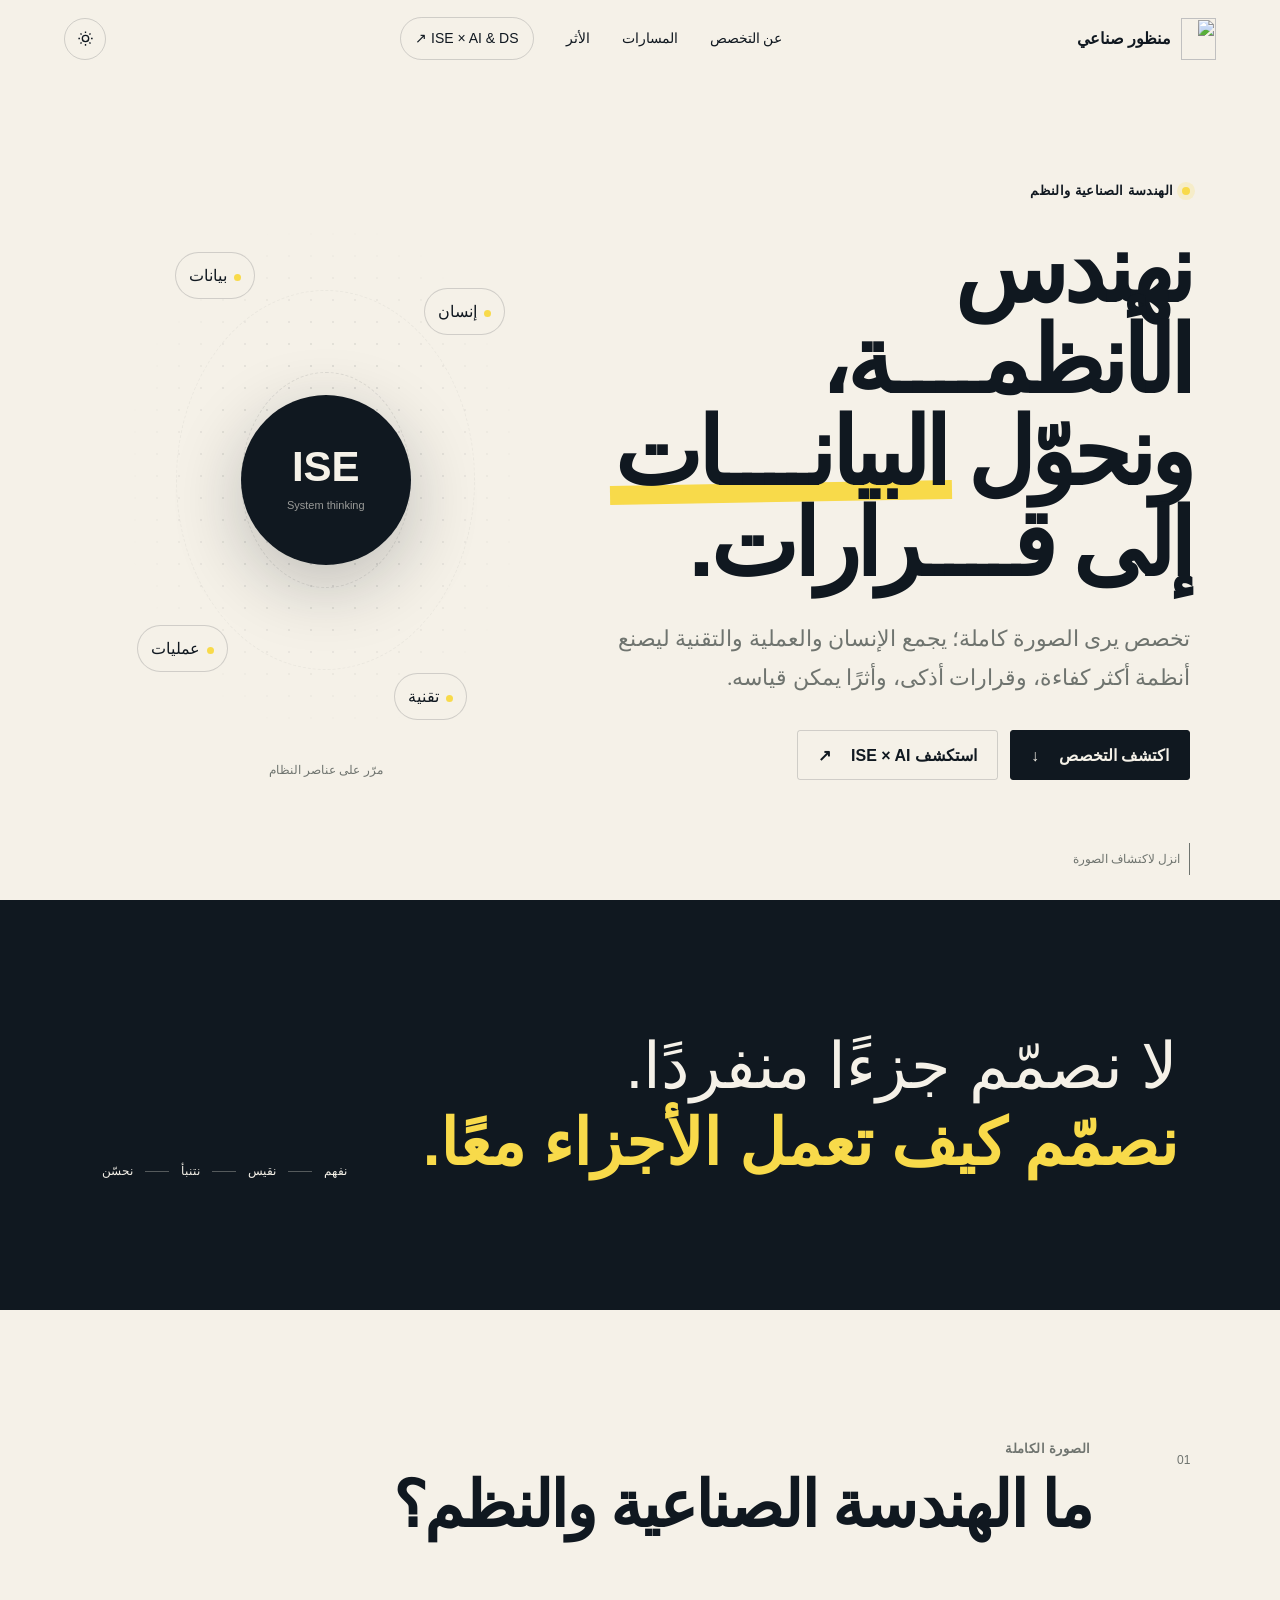
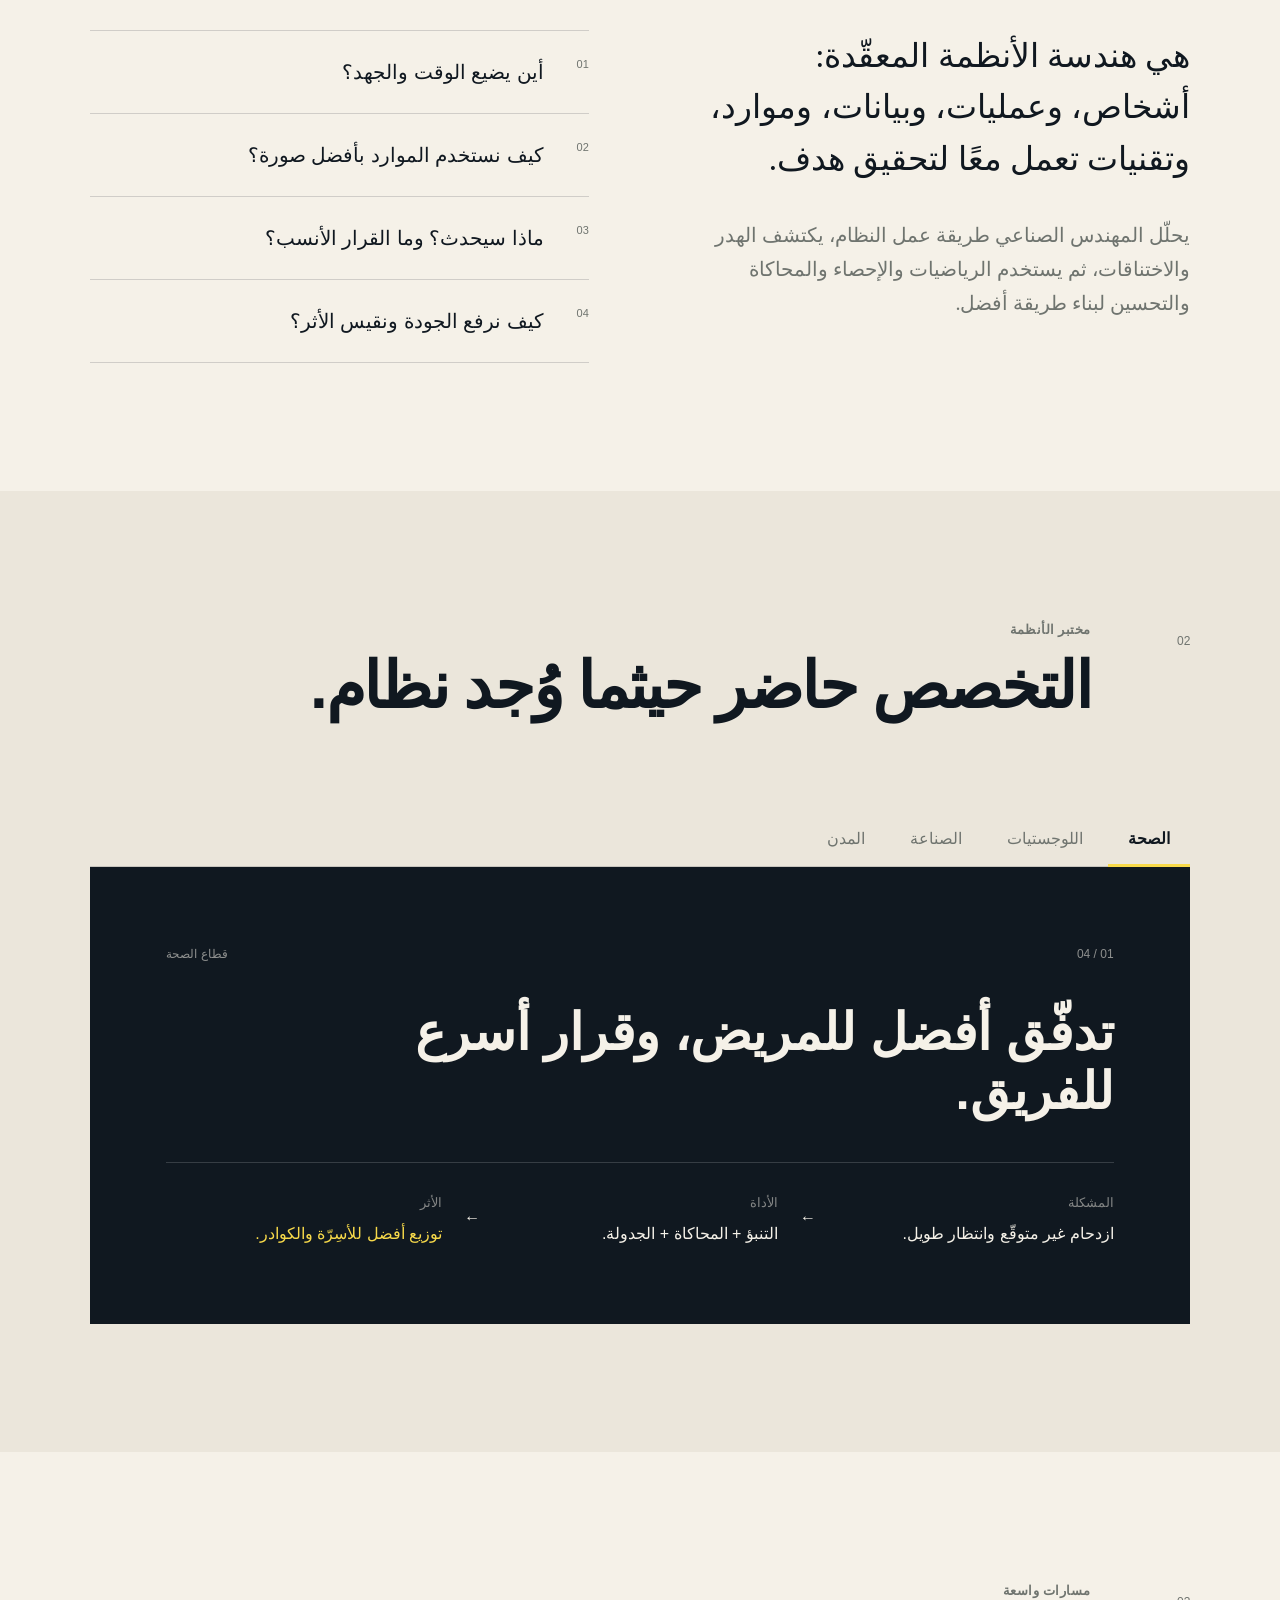
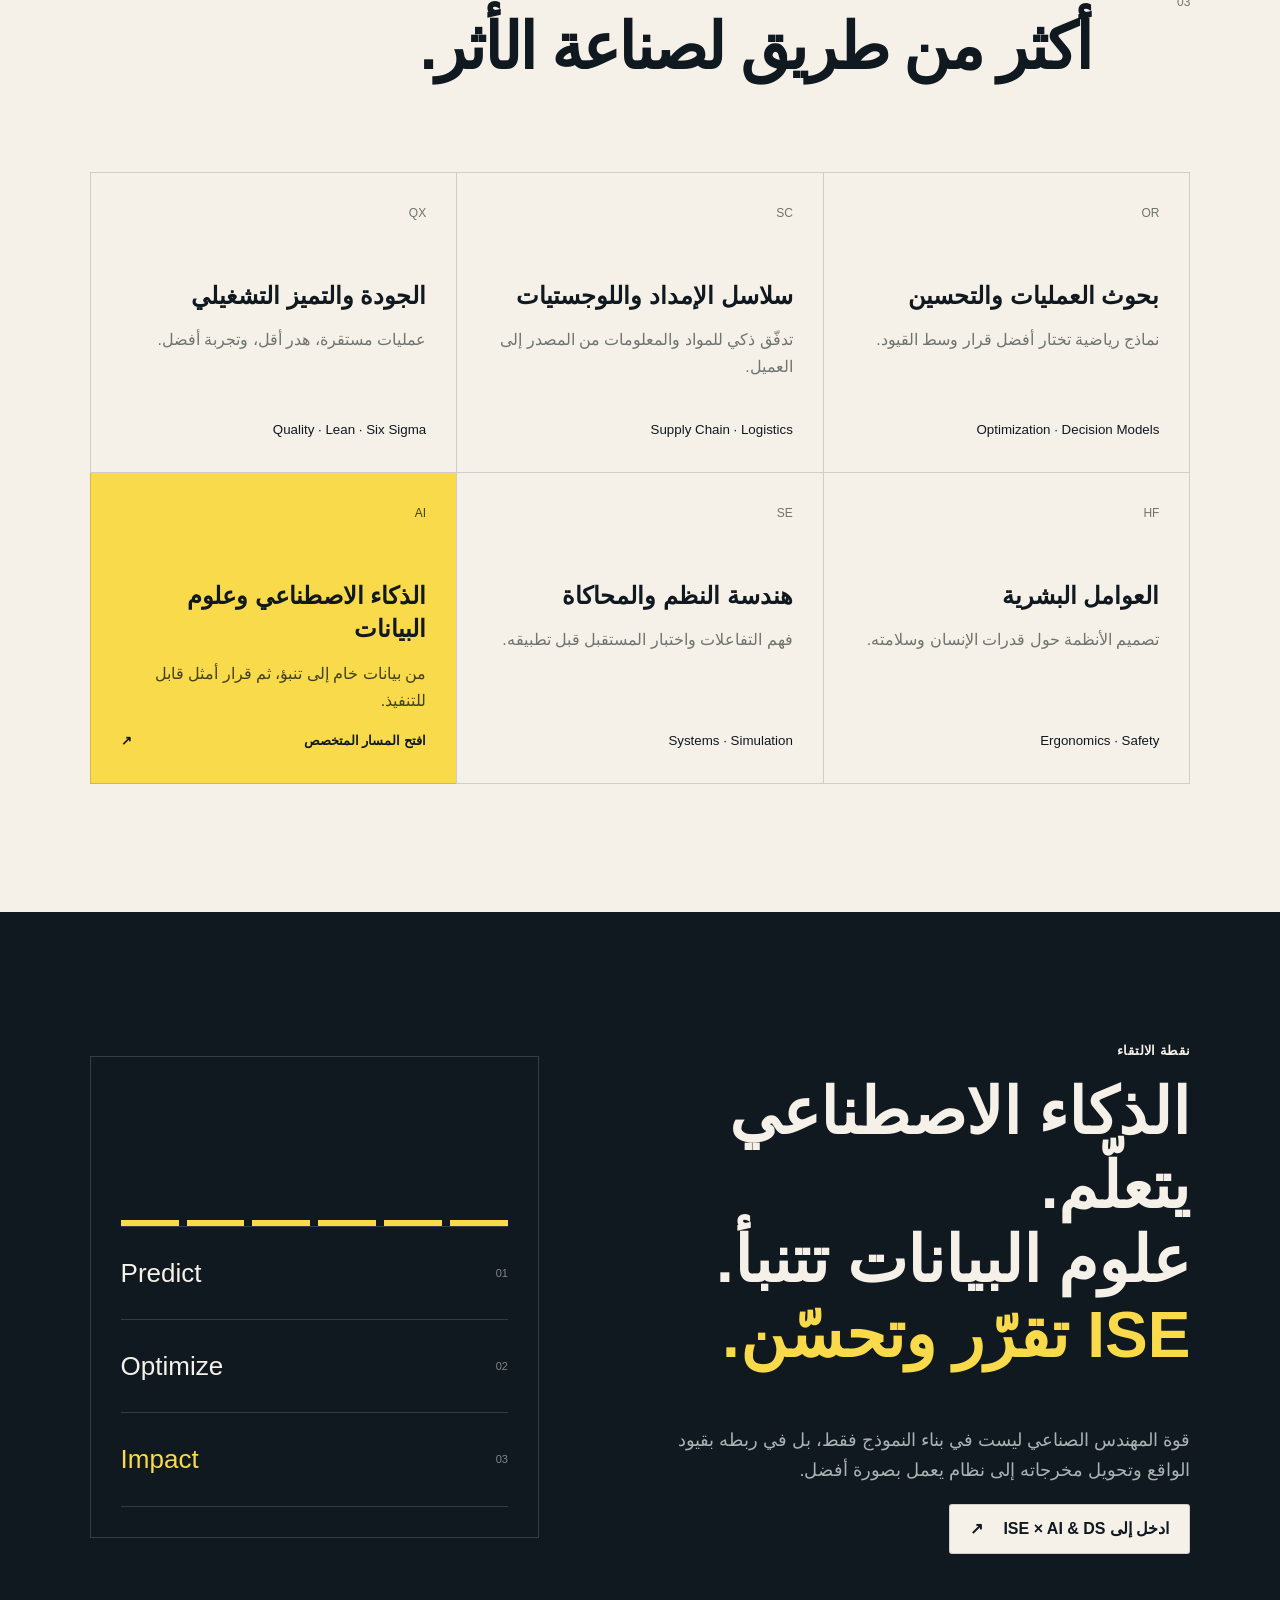
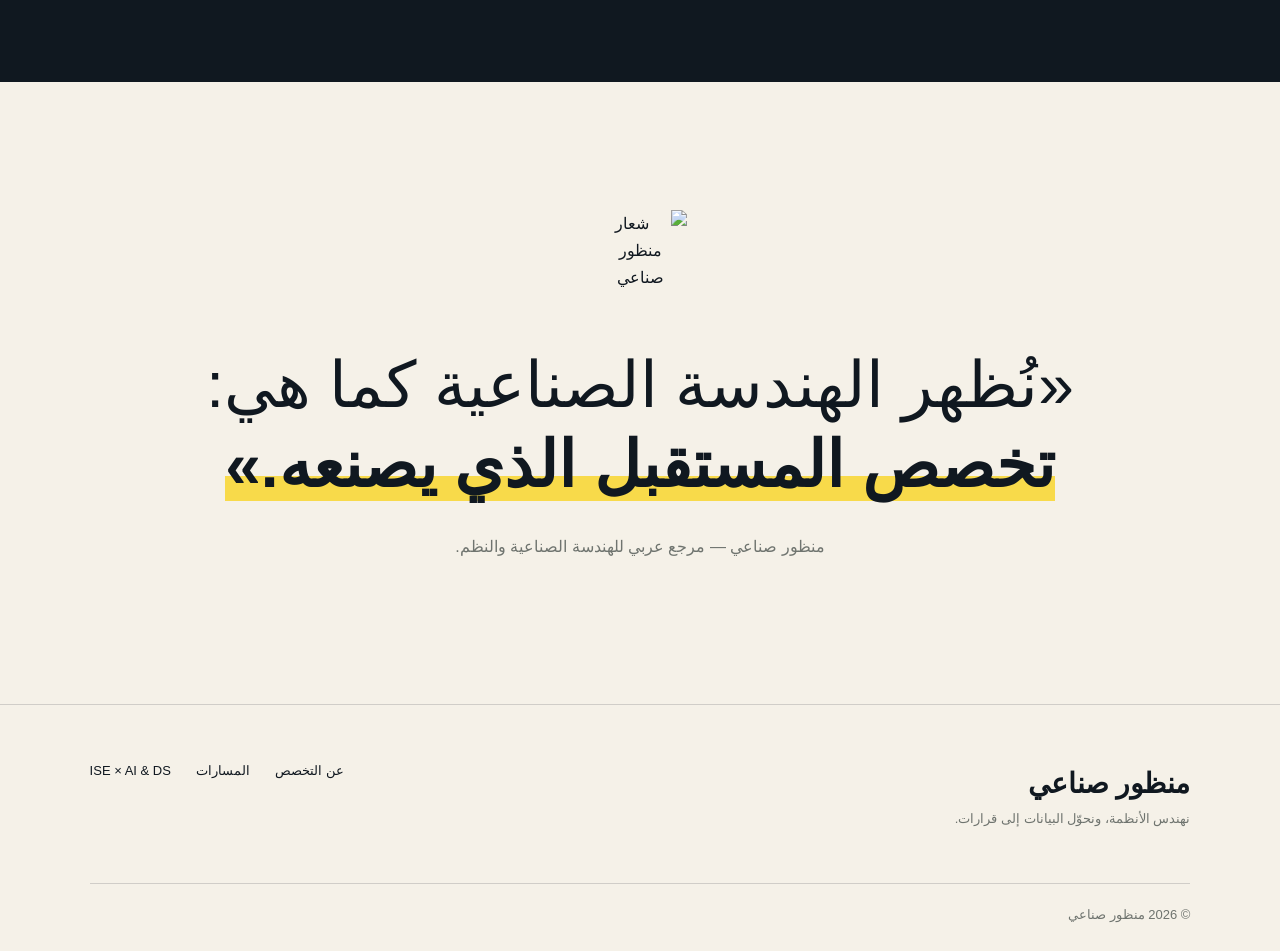
==== index.html @ ce57ec6a "Add files via upload Initial website launch" ====
<!doctype html>
<html lang="ar" dir="rtl">
<head>
  <meta charset="utf-8">
  <meta name="viewport" content="width=device-width, initial-scale=1">
  <meta name="description" content="منظور صناعي — مرجع عربي حديث للهندسة الصناعية والنظم وتقاطعها مع الذكاء الاصطناعي وعلوم البيانات.">
  <meta name="theme-color" content="#101820">
  <title>منظور صناعي | نهندس الأنظمة ونحوّل البيانات إلى قرارات</title>
  <link rel="icon" href="assets/manthoor-logo.svg" type="image/svg+xml">
  <link rel="stylesheet" href="styles.css">
</head>
<body data-page="home">
  <a class="skip-link" href="#main">تجاوز إلى المحتوى</a>
  <div class="reading-progress" aria-hidden="true"><span></span></div>

  <header class="site-header" data-header>
    <a class="brand" href="index.html" aria-label="منظور صناعي — الصفحة الرئيسية">
      <img src="assets/manthoor-logo.svg" alt="" width="40" height="46">
      <span>منظور صناعي</span>
    </a>
    <nav class="desktop-nav" aria-label="التنقل الرئيسي">
      <a href="#about">عن التخصص</a>
      <a href="#fields">المسارات</a>
      <a href="#impact">الأثر</a>
      <a class="nav-feature" href="ai-data.html">ISE × AI &amp; DS <span aria-hidden="true">↗</span></a>
    </nav>
    <div class="header-actions">
      <button class="icon-button" data-theme-toggle aria-label="تبديل المظهر" title="تبديل المظهر">
        <svg aria-hidden="true" viewBox="0 0 24 24"><path d="M12 3v2m0 14v2M3 12h2m14 0h2M5.64 5.64l1.42 1.42m9.88 9.88 1.42 1.42m0-12.72-1.42 1.42M7.06 16.94l-1.42 1.42M16 12a4 4 0 1 1-8 0 4 4 0 0 1 8 0Z"/></svg>
      </button>
      <button class="menu-button" data-menu-button aria-expanded="false" aria-controls="mobile-menu">
        <span></span><span></span><span></span><span class="sr-only">القائمة</span>
      </button>
    </div>
    <nav class="mobile-menu" id="mobile-menu" data-mobile-menu aria-label="التنقل للجوال">
      <a href="#about">عن التخصص</a><a href="#fields">المسارات</a><a href="#impact">الأثر</a>
      <a href="ai-data.html">ISE × AI &amp; Data Science</a>
    </nav>
  </header>

  <main id="main">
    <section class="hero section-grid">
      <div class="hero-copy reveal">
        <div class="eyebrow"><span class="eyebrow-dot"></span> الهندسة الصناعية والنظم</div>
        <h1>نهندس الأنظمــــة،<br>ونحوّل <span class="marker">البيانــــات</span><br>إلى قــــرارات.</h1>
        <p class="hero-lead">تخصص يرى الصورة كاملة؛ يجمع الإنسان والعملية والتقنية ليصنع أنظمة أكثر كفاءة، وقرارات أذكى، وأثرًا يمكن قياسه.</p>
        <div class="hero-actions">
          <a class="button primary" href="#about">اكتشف التخصص <span aria-hidden="true">↓</span></a>
          <a class="button ghost" href="ai-data.html">استكشف ISE × AI <span aria-hidden="true">↗</span></a>
        </div>
      </div>

      <div class="system-orbit reveal" aria-label="تصور تفاعلي لعناصر النظام">
        <div class="orbit-grid" aria-hidden="true"></div>
        <div class="core-node"><span>ISE</span><small>System thinking</small></div>
        <button class="orbit-node node-data" data-orbit="البيانات تكشف النمط" aria-label="البيانات"><i></i>بيانات</button>
        <button class="orbit-node node-human" data-orbit="الإنسان محور التصميم" aria-label="الإنسان"><i></i>إنسان</button>
        <button class="orbit-node node-process" data-orbit="العملية مجال التحسين" aria-label="العمليات"><i></i>عمليات</button>
        <button class="orbit-node node-tech" data-orbit="التقنية تمكّن القرار" aria-label="التقنية"><i></i>تقنية</button>
        <div class="orbit-message" data-orbit-message>مرّر على عناصر النظام</div>
      </div>

      <div class="scroll-cue" aria-hidden="true"><span></span> انزل لاكتشاف الصورة</div>
    </section>

    <section class="statement dark-band" aria-label="تعريف مختصر">
      <p class="reveal">لا نصمّم جزءًا منفردًا.<br><strong>نصمّم كيف تعمل الأجزاء معًا.</strong></p>
      <div class="statement-tags reveal" aria-hidden="true"><span>نفهم</span><i></i><span>نقيس</span><i></i><span>نتنبأ</span><i></i><span>نحسّن</span></div>
    </section>

    <section class="content-section" id="about">
      <div class="section-heading reveal">
        <span class="section-index">01</span>
        <div><p class="kicker">الصورة الكاملة</p><h2>ما الهندسة الصناعية والنظم؟</h2></div>
      </div>
      <div class="about-layout">
        <div class="about-intro reveal">
          <p class="large-copy">هي هندسة الأنظمة المعقّدة: أشخاص، وعمليات، وبيانات، وموارد، وتقنيات تعمل معًا لتحقيق هدف.</p>
          <p>يحلّل المهندس الصناعي طريقة عمل النظام، يكتشف الهدر والاختناقات، ثم يستخدم الرياضيات والإحصاء والمحاكاة والتحسين لبناء طريقة أفضل.</p>
        </div>
        <div class="question-stack reveal">
          <article><span>01</span><p>أين يضيع الوقت والجهد؟</p></article>
          <article><span>02</span><p>كيف نستخدم الموارد بأفضل صورة؟</p></article>
          <article><span>03</span><p>ماذا سيحدث؟ وما القرار الأنسب؟</p></article>
          <article><span>04</span><p>كيف نرفع الجودة ونقيس الأثر؟</p></article>
        </div>
      </div>
    </section>

    <section class="content-section systems-lab" id="impact">
      <div class="section-heading reveal">
        <span class="section-index">02</span>
        <div><p class="kicker">مختبر الأنظمة</p><h2>التخصص حاضر حيثما وُجد نظام.</h2></div>
      </div>
      <div class="lab-layout reveal" data-lab>
        <div class="lab-tabs" role="tablist" aria-label="اختر قطاعًا">
          <button role="tab" aria-selected="true" data-sector="health">الصحة</button>
          <button role="tab" aria-selected="false" data-sector="logistics">اللوجستيات</button>
          <button role="tab" aria-selected="false" data-sector="industry">الصناعة</button>
          <button role="tab" aria-selected="false" data-sector="cities">المدن</button>
        </div>
        <div class="lab-panel" aria-live="polite">
          <div class="lab-meta"><span data-lab-number>01 / 04</span><span data-lab-sector>قطاع الصحة</span></div>
          <h3 data-lab-title>تدفّق أفضل للمريض، وقرار أسرع للفريق.</h3>
          <div class="decision-flow">
            <div><small>المشكلة</small><p data-lab-problem>ازدحام غير متوقّع وانتظار طويل.</p></div>
            <span aria-hidden="true">←</span>
            <div><small>الأداة</small><p data-lab-tool>التنبؤ + المحاكاة + الجدولة.</p></div>
            <span aria-hidden="true">←</span>
            <div class="result"><small>الأثر</small><p data-lab-impact>توزيع أفضل للأسِرّة والكوادر.</p></div>
          </div>
        </div>
      </div>
    </section>

    <section class="content-section" id="fields">
      <div class="section-heading reveal">
        <span class="section-index">03</span>
        <div><p class="kicker">مسارات واسعة</p><h2>أكثر من طريق لصناعة الأثر.</h2></div>
      </div>
      <div class="fields-grid">
        <article class="field-card reveal"><span>OR</span><h3>بحوث العمليات والتحسين</h3><p>نماذج رياضية تختار أفضل قرار وسط القيود.</p><small>Optimization · Decision Models</small></article>
        <article class="field-card reveal"><span>SC</span><h3>سلاسل الإمداد واللوجستيات</h3><p>تدفّق ذكي للمواد والمعلومات من المصدر إلى العميل.</p><small>Supply Chain · Logistics</small></article>
        <article class="field-card reveal"><span>QX</span><h3>الجودة والتميز التشغيلي</h3><p>عمليات مستقرة، هدر أقل، وتجربة أفضل.</p><small>Quality · Lean · Six Sigma</small></article>
        <article class="field-card reveal"><span>HF</span><h3>العوامل البشرية</h3><p>تصميم الأنظمة حول قدرات الإنسان وسلامته.</p><small>Ergonomics · Safety</small></article>
        <article class="field-card reveal"><span>SE</span><h3>هندسة النظم والمحاكاة</h3><p>فهم التفاعلات واختبار المستقبل قبل تطبيقه.</p><small>Systems · Simulation</small></article>
        <a class="field-card feature reveal" href="ai-data.html"><span>AI</span><h3>الذكاء الاصطناعي وعلوم البيانات</h3><p>من بيانات خام إلى تنبؤ، ثم قرار أمثل قابل للتنفيذ.</p><small>افتح المسار المتخصص <b aria-hidden="true">↗</b></small></a>
      </div>
    </section>

    <section class="bridge-section">
      <div class="bridge-copy reveal">
        <p class="kicker">نقطة الالتقاء</p>
        <h2>الذكاء الاصطناعي يتعلّم.<br>علوم البيانات تتنبأ.<br><span>ISE تقرّر وتحسّن.</span></h2>
        <p>قوة المهندس الصناعي ليست في بناء النموذج فقط، بل في ربطه بقيود الواقع وتحويل مخرجاته إلى نظام يعمل بصورة أفضل.</p>
        <a class="button light" href="ai-data.html">ادخل إلى ISE × AI &amp; DS <span aria-hidden="true">↗</span></a>
      </div>
      <div class="bridge-visual reveal" aria-hidden="true">
        <div class="data-stream"><i></i><i></i><i></i><i></i><i></i><i></i></div>
        <div class="bridge-stage"><span>01</span><p>Predict</p></div>
        <div class="bridge-stage"><span>02</span><p>Optimize</p></div>
        <div class="bridge-stage active"><span>03</span><p>Impact</p></div>
      </div>
    </section>

    <section class="closing-quote content-section reveal">
      <img src="assets/manthoor-logo.svg" alt="شعار منظور صناعي" width="88" height="98">
      <blockquote>«نُظهر الهندسة الصناعية كما هي:<br><strong>تخصص المستقبل الذي يصنعه.»</strong></blockquote>
      <p>منظور صناعي — مرجع عربي للهندسة الصناعية والنظم.</p>
    </section>
  </main>

  <footer class="site-footer">
    <div><a class="footer-brand" href="index.html">منظور صناعي</a><p>نهندس الأنظمة، ونحوّل البيانات إلى قرارات.</p></div>
    <div class="footer-links"><a href="#about">عن التخصص</a><a href="#fields">المسارات</a><a href="ai-data.html">ISE × AI &amp; DS</a></div>
    <p class="copyright">© <span data-year></span> منظور صناعي</p>
  </footer>
  <script src="app.js" defer></script>
</body>
</html>
---- styles.css ----
@font-face{font-family:"Thmanyah Sans";src:local("thmanyah sans"),url("assets/fonts/thmanyahsans-Regular.woff2") format("woff2");font-weight:400;font-style:normal;font-display:swap}
@font-face{font-family:"Thmanyah Sans";src:local("thmanyah sans Medium"),url("assets/fonts/thmanyahsans-Medium.woff2") format("woff2");font-weight:500;font-style:normal;font-display:swap}
@font-face{font-family:"Thmanyah Sans";src:local("thmanyah sans Bold"),url("assets/fonts/thmanyahsans-Bold.woff2") format("woff2");font-weight:700;font-style:normal;font-display:swap}
@font-face{font-family:"Thmanyah Display";src:local("thmanyah serif display Bold"),url("assets/fonts/thmanyahserifdisplay-Bold.woff2") format("woff2");font-weight:700;font-style:normal;font-display:swap}
@font-face{font-family:"Thmanyah Text";src:local("thmanyah serif text"),url("assets/fonts/thmanyahseriftext-Regular.woff2") format("woff2");font-weight:400;font-style:normal;font-display:swap}
:root{--ink:#101820;--ink-2:#1d2832;--paper:#f5f1e8;--paper-2:#ebe6db;--yellow:#f8da4a;--orange:#eda443;--muted:#6f746f;--line:rgba(16,24,32,.16);--white:#fffdf7;--display:"Thmanyah Display","Noto Kufi Arabic","Tahoma",sans-serif;--text:"Thmanyah Text","Noto Naskh Arabic","Tahoma",serif;--sans:"Thmanyah Sans","Noto Sans Arabic","Tahoma",sans-serif;--ease:cubic-bezier(.22,1,.36,1)}
[data-theme="dark"]{--paper:#111a22;--paper-2:#17232c;--ink:#f8f4ea;--ink-2:#e9e4d9;--muted:#aeb6b7;--line:rgba(255,255,255,.15);--white:#0e161d}
*{box-sizing:border-box}html{scroll-behavior:smooth;scroll-padding-top:90px}body{margin:0;background:var(--paper);color:var(--ink);font-family:var(--sans);line-height:1.7;overflow-x:hidden}body.menu-open{overflow:hidden}a{color:inherit;text-decoration:none}button{font:inherit}img{max-width:100%}::selection{background:var(--yellow);color:#101820}.sr-only{position:absolute;width:1px;height:1px;padding:0;margin:-1px;overflow:hidden;clip:rect(0,0,0,0);white-space:nowrap;border:0}.skip-link{position:fixed;top:10px;right:10px;z-index:200;padding:10px 16px;background:var(--yellow);color:#101820;transform:translateY(-150%)}.skip-link:focus{transform:none}.reading-progress{position:fixed;top:0;left:0;right:0;height:3px;z-index:120}.reading-progress span{display:block;width:0;height:100%;background:var(--yellow)}
.site-header{height:78px;padding:0 clamp(20px,5vw,76px);display:flex;align-items:center;justify-content:space-between;position:fixed;inset:0 0 auto;z-index:100;border-bottom:1px solid transparent;transition:.35s var(--ease)}.site-header.scrolled{height:68px;background:color-mix(in srgb,var(--paper) 90%,transparent);border-color:var(--line);backdrop-filter:blur(16px)}.brand{display:flex;align-items:center;gap:10px;font-weight:700}.brand img{width:35px;height:42px;object-fit:contain}.desktop-nav{display:flex;align-items:center;gap:32px;font-size:14px}.desktop-nav a{position:relative}.desktop-nav a:not(.nav-feature):after{content:"";position:absolute;height:2px;background:var(--yellow);left:0;right:100%;bottom:-7px;transition:.3s var(--ease)}.desktop-nav a:hover:after{right:0}.nav-feature{padding:9px 14px;border:1px solid var(--line);border-radius:99px}.nav-feature:hover,.nav-feature.active{background:var(--ink);color:var(--paper)}.header-actions{display:flex;align-items:center;gap:9px}.icon-button,.menu-button{width:42px;height:42px;border:1px solid var(--line);border-radius:50%;background:transparent;color:var(--ink);display:grid;place-items:center;cursor:pointer}.icon-button svg{width:19px;fill:none;stroke:currentColor;stroke-width:1.7}.menu-button{display:none;align-content:center;gap:5px}.menu-button span{width:18px;height:1.5px;background:currentColor;display:block;transition:.3s}.mobile-menu{display:none}
.section-grid{padding-inline:clamp(20px,7vw,110px)}.hero{min-height:100svh;padding-top:120px;padding-bottom:60px;display:grid;grid-template-columns:1.1fr .9fr;align-items:center;gap:4vw;position:relative}.hero-copy{max-width:720px}.eyebrow,.kicker{font-size:13px;font-weight:600;letter-spacing:.03em}.eyebrow{display:flex;align-items:center;gap:9px;margin-bottom:22px}.eyebrow-dot{width:8px;height:8px;background:var(--yellow);border-radius:50%;box-shadow:0 0 0 5px color-mix(in srgb,var(--yellow) 20%,transparent)}h1,h2,h3,p{margin-top:0}.hero h1,.ai-hero h1{font-family:var(--display);font-feature-settings:"salt" 1;font-size:clamp(55px,7.3vw,112px);font-weight:700;line-height:.98;letter-spacing:-.05em;margin:0 0 30px}.marker{position:relative;z-index:0}.marker:after{content:"";position:absolute;z-index:-1;inset:auto -2% 3% -1%;height:18%;background:var(--yellow);transform:rotate(-1deg)}.hero-lead{max-width:600px;color:var(--muted);font-size:clamp(17px,1.6vw,22px)}.hero-actions{display:flex;flex-wrap:wrap;gap:12px;margin-top:32px}.button{min-height:50px;padding:0 20px;border:1px solid var(--line);border-radius:3px;display:inline-flex;align-items:center;justify-content:center;gap:20px;font-weight:600;transition:.3s var(--ease)}.button:hover{transform:translateY(-3px)}.button.primary{background:var(--ink);color:var(--paper);border-color:var(--ink)}.button.primary:hover{background:var(--yellow);border-color:var(--yellow);color:#101820}.button.ghost:hover{border-color:var(--ink)}.button.light{background:var(--paper);color:var(--ink)}.scroll-cue{position:absolute;bottom:25px;right:clamp(20px,7vw,110px);font-size:12px;color:var(--muted);display:flex;align-items:center;gap:9px}.scroll-cue span{height:32px;width:1px;background:currentColor;animation:cue 1.8s infinite}@keyframes cue{50%{transform:scaleY(.45);transform-origin:bottom}}
.system-orbit{height:min(600px,68vw);max-height:600px;min-height:430px;position:relative;display:grid;place-items:center}.orbit-grid{position:absolute;inset:7%;border:1px solid var(--line);border-radius:50%;background:radial-gradient(circle,var(--line) 1px,transparent 1px);background-size:22px 22px;mask-image:radial-gradient(#000,transparent 71%)}.orbit-grid:before,.orbit-grid:after{content:"";position:absolute;border:1px dashed var(--line);border-radius:50%;inset:13%}.orbit-grid:after{inset:29%}.core-node{width:170px;height:170px;background:var(--ink);color:var(--paper);border-radius:50%;display:flex;align-items:center;justify-content:center;flex-direction:column;position:relative;z-index:2;box-shadow:0 20px 70px rgba(16,24,32,.24)}.core-node span{font-size:42px;font-weight:700;line-height:1}.core-node small{font-size:11px;opacity:.6;margin-top:8px}.orbit-node{position:absolute;border:1px solid var(--line);background:var(--paper);color:var(--ink);padding:9px 13px;border-radius:99px;cursor:pointer;transition:.3s var(--ease);z-index:3}.orbit-node i{display:inline-block;width:7px;height:7px;border-radius:50%;background:var(--yellow);margin-left:7px}.orbit-node:hover,.orbit-node:focus{background:var(--yellow);color:#101820;transform:scale(1.08)}.node-data{top:12%;left:18%}.node-human{top:18%;right:12%}.node-process{bottom:18%;left:10%}.node-tech{bottom:10%;right:20%}.orbit-message{position:absolute;bottom:0;color:var(--muted);font-size:12px}
.dark-band{background:#101820;color:#f5f1e8}.statement{padding:clamp(70px,10vw,150px) clamp(20px,8vw,130px);display:flex;justify-content:space-between;align-items:end;gap:60px}.statement>p{font-family:var(--display);font-feature-settings:"salt" 1;font-size:clamp(35px,5vw,78px);line-height:1.2;margin:0}.statement strong{color:var(--yellow);font-weight:700}.statement-tags{display:flex;align-items:center;gap:12px;white-space:nowrap}.statement-tags span{font-size:12px}.statement-tags i{width:24px;height:1px;background:#f5f1e8;opacity:.3}
.content-section{padding:clamp(80px,10vw,150px) clamp(20px,7vw,110px)}.section-heading{display:grid;grid-template-columns:90px 1fr;gap:10px;margin-bottom:clamp(50px,7vw,95px)}.section-index{font-size:12px;padding-top:12px;color:var(--muted)}.section-heading .kicker{color:var(--muted);margin-bottom:10px}.section-heading h2{font-family:var(--display);font-feature-settings:"salt" 1;font-size:clamp(38px,5vw,72px);line-height:1.1;letter-spacing:-.035em;margin:0}.about-layout{display:grid;grid-template-columns:1fr 1fr;gap:8vw}.about-intro{max-width:650px}.about-intro .large-copy{font-size:clamp(24px,2.5vw,38px);line-height:1.45;color:var(--ink)}.about-intro p:not(.large-copy){color:var(--muted);font-size:18px}.question-stack{border-top:1px solid var(--line)}.question-stack article{display:grid;grid-template-columns:45px 1fr;border-bottom:1px solid var(--line);padding:24px 0;transition:.3s}.question-stack article:hover{padding-right:12px;background:linear-gradient(90deg,transparent,color-mix(in srgb,var(--yellow) 12%,transparent))}.question-stack span{font-size:11px;color:var(--muted)}.question-stack p{margin:0;font-size:20px}
.systems-lab{background:var(--paper-2)}.lab-tabs{display:flex;border-bottom:1px solid var(--line);gap:5px}.lab-tabs button,.filter-row button{border:0;background:none;color:var(--muted);padding:14px 20px;cursor:pointer;position:relative}.lab-tabs button:after{content:"";position:absolute;bottom:-1px;right:0;left:0;height:3px;background:transparent}.lab-tabs button[aria-selected="true"]{color:var(--ink);font-weight:700}.lab-tabs button[aria-selected="true"]:after{background:var(--yellow)}.lab-panel{background:var(--ink);color:var(--paper);padding:clamp(30px,6vw,80px);min-height:390px;display:flex;flex-direction:column;justify-content:space-between}.lab-meta{display:flex;justify-content:space-between;font-size:12px;opacity:.55}.lab-panel h3{font-family:var(--display);font-size:clamp(34px,4vw,62px);line-height:1.15;max-width:850px;margin:40px 0}.decision-flow{display:grid;grid-template-columns:1fr auto 1fr auto 1fr;gap:22px;align-items:center;border-top:1px solid rgba(255,255,255,.16);padding-top:25px}.decision-flow small{opacity:.5}.decision-flow p{margin:5px 0 0}.decision-flow .result p{color:var(--yellow)}
.fields-grid{display:grid;grid-template-columns:repeat(3,1fr);border-top:1px solid var(--line);border-right:1px solid var(--line)}.field-card{min-height:300px;padding:30px;border-left:1px solid var(--line);border-bottom:1px solid var(--line);display:flex;flex-direction:column;transition:.35s var(--ease)}.field-card>span{font-size:12px;color:var(--muted)}.field-card h3{font-size:24px;line-height:1.4;margin:55px 0 14px}.field-card p{color:var(--muted)}.field-card small{margin-top:auto}.field-card:hover{background:var(--white);transform:translateY(-5px);box-shadow:0 20px 50px rgba(16,24,32,.08)}.field-card.feature{background:var(--yellow);color:#101820}.field-card.feature p,.field-card.feature>span{color:#414120}.field-card.feature small{display:flex;justify-content:space-between;font-weight:700}
.bridge-section{background:var(--ink);color:var(--paper);padding:clamp(80px,10vw,150px) clamp(20px,7vw,110px);display:grid;grid-template-columns:1.1fr .9fr;gap:8vw;align-items:center}.bridge-copy h2{font-family:var(--display);font-size:clamp(38px,5vw,74px);line-height:1.16}.bridge-copy h2 span{color:var(--yellow)}.bridge-copy>p:not(.kicker){max-width:650px;color:#abb2b3;font-size:18px}.bridge-visual{border:1px solid rgba(255,255,255,.16);padding:30px;position:relative}.bridge-stage{display:flex;justify-content:space-between;align-items:center;border-bottom:1px solid rgba(255,255,255,.15);padding:24px 0}.bridge-stage p{font-size:26px;margin:0}.bridge-stage span{font-size:11px;opacity:.5}.bridge-stage.active p{color:var(--yellow)}.data-stream{height:140px;display:flex;align-items:end;gap:8px;border-bottom:1px solid rgba(255,255,255,.16)}.data-stream i{height:6px;flex:1;background:var(--yellow);animation:stream 2.3s var(--ease) infinite}.data-stream i:nth-child(2){animation-delay:.15s}.data-stream i:nth-child(3){animation-delay:.3s}.data-stream i:nth-child(4){animation-delay:.45s}.data-stream i:nth-child(5){animation-delay:.6s}.data-stream i:nth-child(6){animation-delay:.75s}@keyframes stream{0%,100%{height:6px;opacity:.3}50%{height:70%;opacity:1}}
.closing-quote{text-align:center;display:flex;flex-direction:column;align-items:center}.closing-quote img{height:105px;width:auto;margin-bottom:30px}.closing-quote blockquote{font-family:var(--display);font-feature-settings:"salt" 1;font-size:clamp(35px,5vw,72px);line-height:1.25;margin:0}.closing-quote blockquote strong{background:linear-gradient(transparent 65%,var(--yellow) 0)}.closing-quote>p{color:var(--muted);margin-top:28px}.site-footer{padding:55px clamp(20px,7vw,110px) 25px;border-top:1px solid var(--line);display:grid;grid-template-columns:1fr auto;gap:40px}.footer-brand{font-family:var(--display);font-size:28px;font-weight:700}.site-footer p{color:var(--muted);font-size:13px}.footer-links{display:flex;gap:25px;font-size:13px}.copyright{grid-column:1/-1;border-top:1px solid var(--line);padding-top:20px;margin:0}
/* AI page */
.ai-hero{min-height:100svh;padding:130px clamp(20px,7vw,110px) 70px;display:grid;grid-template-columns:1.05fr .95fr;gap:7vw;align-items:center}.back-link{font-size:12px;color:var(--muted);display:inline-flex;gap:8px;margin-bottom:30px}.ai-hero h1{direction:ltr;text-align:right;font-family:var(--sans);font-size:clamp(60px,8vw,128px);letter-spacing:-.07em}.ai-hero h1 span{color:var(--orange)}.ai-hero-copy>p{max-width:650px;font-size:20px;color:var(--muted)}.ai-console{direction:ltr;background:#0b1117;color:#d9e1e5;border:1px solid #28343e;border-radius:6px;box-shadow:0 35px 90px rgba(10,18,24,.28);overflow:hidden}.console-top{height:50px;border-bottom:1px solid #27323b;display:flex;align-items:center;gap:7px;padding:0 18px}.console-top>span{width:8px;height:8px;border-radius:50%;background:#48545e}.console-top span:first-child{background:var(--yellow)}.console-top small{margin-left:auto;color:#788690}.console-body{padding:30px;font:14px/2.5 ui-monospace,SFMono-Regular,monospace}.console-body p{margin:0;color:#82909a}.console-body b{color:#46545f;margin-right:20px}.console-body span{color:#f1c95c}.console-body .console-active{color:#dfe7e9;background:#121d25;margin-inline:-12px;padding-inline:12px}.console-active i{display:inline-block;width:7px;height:16px;background:var(--yellow);vertical-align:middle;margin-left:5px;animation:blink 1s steps(1) infinite}@keyframes blink{50%{opacity:0}}.console-chart{height:155px;padding:15px 30px 30px;display:flex;align-items:end;gap:8px;border-top:1px solid #27323b}.console-chart i{flex:1;height:var(--h);background:linear-gradient(var(--yellow),#957b21);transform-origin:bottom;animation:bars 1s var(--ease) both}@keyframes bars{from{transform:scaleY(0)}}
.ai-thesis{padding:clamp(80px,10vw,150px) clamp(20px,7vw,110px)}.ai-thesis>div:first-child{display:flex;justify-content:space-between;gap:50px;align-items:start;margin-bottom:70px}.ai-thesis h2{font-family:var(--display);font-size:clamp(36px,4.5vw,67px);line-height:1.2;margin:0}.ai-thesis h2 span{color:var(--yellow)}.thesis-cards{display:grid;grid-template-columns:repeat(3,1fr);border:1px solid rgba(255,255,255,.17)}.thesis-cards article{padding:35px;min-height:300px;border-left:1px solid rgba(255,255,255,.17)}.thesis-cards article:last-child{border:0}.thesis-cards strong{font-size:50px;opacity:.3}.thesis-cards h3{font-size:25px;margin-top:55px}.thesis-cards p{color:#aab2b3}.thesis-cards .active{background:var(--yellow);color:#101820}.thesis-cards .active strong{opacity:1}.thesis-cards .active p{color:#3d422f}
.cycle-layout{display:grid;grid-template-columns:.8fr 1.2fr;border:1px solid var(--line)}.cycle-tabs{display:flex;flex-direction:column}.cycle-tabs button{flex:1;min-height:75px;border:0;border-bottom:1px solid var(--line);background:transparent;color:var(--muted);display:grid;grid-template-columns:40px 1fr;text-align:right;align-items:center;padding:12px 22px;cursor:pointer}.cycle-tabs button:last-child{border:0}.cycle-tabs button b{font-size:11px}.cycle-tabs button[aria-selected="true"]{background:var(--ink);color:var(--paper)}.cycle-panel{background:var(--paper-2);padding:clamp(35px,6vw,80px);min-height:470px;display:flex;flex-direction:column;justify-content:center}.cycle-panel>span{font:11px ui-monospace,monospace;color:var(--muted)}.cycle-panel h3{font-family:var(--display);font-size:clamp(34px,4vw,60px);line-height:1.2;margin:35px 0 20px}.cycle-panel>p{font-size:18px;color:var(--muted);max-width:630px}.cycle-meter{height:4px;background:var(--line);margin-top:55px;position:relative}.cycle-meter i{display:block;width:20%;height:100%;background:var(--yellow);transition:.45s var(--ease)}.cycle-meter small{position:absolute;top:12px;left:0;color:var(--muted)}
.filter-row{display:flex;flex-wrap:wrap;gap:7px;margin-bottom:35px}.filter-row button{border:1px solid var(--line);border-radius:99px;padding:8px 17px}.filter-row button.active{background:var(--ink);color:var(--paper)}.project-grid{display:grid;grid-template-columns:repeat(3,1fr);gap:12px}.project-card{background:var(--paper-2);padding:28px;min-height:330px;display:flex;flex-direction:column;transition:.35s var(--ease)}.project-card[hidden]{display:none}.project-card:hover{transform:translateY(-5px)}.project-card>div{display:flex;justify-content:space-between;color:var(--muted);font-size:11px}.project-card h3{font-size:25px;line-height:1.35;margin:50px 0 13px}.project-card p{color:var(--muted);font-size:14px}.project-card ul{list-style:none;padding:0;margin:auto 0 0;display:flex;flex-wrap:wrap;gap:6px}.project-card li{font-size:10px;border:1px solid var(--line);padding:5px 9px;border-radius:99px}
.stack-section{padding:clamp(80px,10vw,150px) clamp(20px,7vw,110px);background:var(--yellow);color:#101820;display:grid;grid-template-columns:.8fr 1.2fr;gap:8vw}.stack-intro h2{font-family:var(--display);font-size:clamp(38px,5vw,70px);line-height:1.15}.stack-intro>p:last-child{color:#4f512c}.stack-list{border-top:1px solid rgba(16,24,32,.25)}.stack-list article{display:grid;grid-template-columns:50px 1fr;border-bottom:1px solid rgba(16,24,32,.25);padding:30px 0}.stack-list article>span,.stack-list small{font-size:10px;opacity:.6}.stack-list h3{font-size:25px;margin:8px 0}.stack-list p{font-size:13px;margin:0;opacity:.65;direction:ltr;text-align:right}
.roadmap-list{list-style:none;padding:0;margin:0;border-top:1px solid var(--line)}.roadmap-list li{display:grid;grid-template-columns:80px 1fr auto;align-items:center;gap:25px;padding:28px 0;border-bottom:1px solid var(--line)}.roadmap-list li>span{font-size:11px;color:var(--muted)}.roadmap-list h3{font-size:25px;margin:0 0 5px}.roadmap-list p{margin:0;color:var(--muted)}.roadmap-list small{direction:ltr;border:1px solid var(--line);border-radius:99px;padding:5px 12px}.final-cta{padding:clamp(90px,12vw,180px) clamp(20px,7vw,110px);background:var(--ink);color:var(--paper);text-align:center}.final-cta h2{font-family:var(--display);font-feature-settings:"salt" 1;font-size:clamp(43px,6vw,88px);line-height:1.18}.final-cta h2 span{color:var(--yellow)}
.reveal{opacity:0;transform:translateY(28px);transition:opacity .75s var(--ease),transform .75s var(--ease)}.reveal.visible{opacity:1;transform:none}.reveal:nth-child(2){transition-delay:.07s}.reveal:nth-child(3){transition-delay:.14s}
@media(max-width:900px){.desktop-nav{display:none}.menu-button{display:grid}.mobile-menu{display:flex;position:fixed;inset:68px 0 auto;background:var(--paper);padding:25px;flex-direction:column;gap:0;border-bottom:1px solid var(--line);transform:translateY(-130%);opacity:0;pointer-events:none;transition:.4s var(--ease)}.mobile-menu.open{transform:none;opacity:1;pointer-events:auto}.mobile-menu a{padding:15px 0;border-bottom:1px solid var(--line)}.hero,.ai-hero{grid-template-columns:1fr;padding-top:130px}.hero{min-height:auto}.system-orbit{height:520px}.statement{align-items:start;flex-direction:column}.about-layout,.bridge-section,.stack-section{grid-template-columns:1fr}.fields-grid,.project-grid{grid-template-columns:repeat(2,1fr)}.cycle-layout{grid-template-columns:1fr}.cycle-tabs{display:grid;grid-template-columns:repeat(5,1fr)}.cycle-tabs button{grid-template-columns:1fr;text-align:center;padding:12px 4px}.cycle-tabs button span{font-size:11px}.cycle-panel{min-height:380px}.ai-thesis>div:first-child{display:block}.thesis-cards{grid-template-columns:1fr}.thesis-cards article{min-height:230px;border-left:0;border-bottom:1px solid rgba(255,255,255,.17)}.thesis-cards h3{margin-top:30px}.ai-console{max-width:700px;width:100%;justify-self:center}}
@media(max-width:620px){.site-header{padding-inline:16px}.brand span{font-size:14px}.icon-button{display:none}.hero h1{font-size:52px}.hero-lead{font-size:16px}.button{width:100%}.system-orbit{height:400px;min-height:380px}.core-node{width:125px;height:125px}.core-node span{font-size:31px}.orbit-node{font-size:11px}.node-data{left:4%}.node-human{right:2%}.node-process{left:1%}.node-tech{right:8%}.statement-tags{display:grid;grid-template-columns:auto 20px auto}.statement-tags i:nth-of-type(2){display:none}.section-heading{grid-template-columns:35px 1fr}.about-layout{gap:45px}.decision-flow{grid-template-columns:1fr}.decision-flow>span{transform:rotate(-90deg);justify-self:start}.fields-grid,.project-grid{grid-template-columns:1fr}.field-card{min-height:255px}.lab-tabs{overflow-x:auto}.lab-tabs button{white-space:nowrap}.site-footer{grid-template-columns:1fr}.footer-links{flex-direction:column;gap:8px}.copyright{grid-column:auto}.ai-hero h1{font-size:52px}.ai-console{font-size:10px}.console-body{padding:20px 14px;font-size:11px}.cycle-tabs{grid-template-columns:repeat(5,minmax(63px,1fr));overflow-x:auto}.cycle-tabs button span{display:none}.roadmap-list li{grid-template-columns:35px 1fr}.roadmap-list small{display:none}.stack-list article{grid-template-columns:36px 1fr}}
@media(prefers-reduced-motion:reduce){html{scroll-behavior:auto}*,*:before,*:after{animation-duration:.01ms!important;animation-iteration-count:1!important;transition-duration:.01ms!important}.reveal{opacity:1;transform:none}}

/* Thmanyah editorial typography: text family for reading, display alternates for signature headings. */
.hero-lead{font:400 clamp(18px,1.7vw,24px)/1.8 var(--text)}
.about-intro{font-family:var(--text)}
.about-intro .large-copy{font-size:clamp(25px,2.6vw,40px);line-height:1.55}
.about-intro p:not(.large-copy){font-size:20px}
.ai-hero-copy>p{font:400 22px/1.8 var(--text)}
.closing-quote blockquote,.final-cta h2{font-feature-settings:"salt" 1,"swsh" 1}
@media(max-width:620px){.hero-lead{font-size:18px}.ai-hero-copy>p{font-size:19px}.about-intro p:not(.large-copy){font-size:18px}}
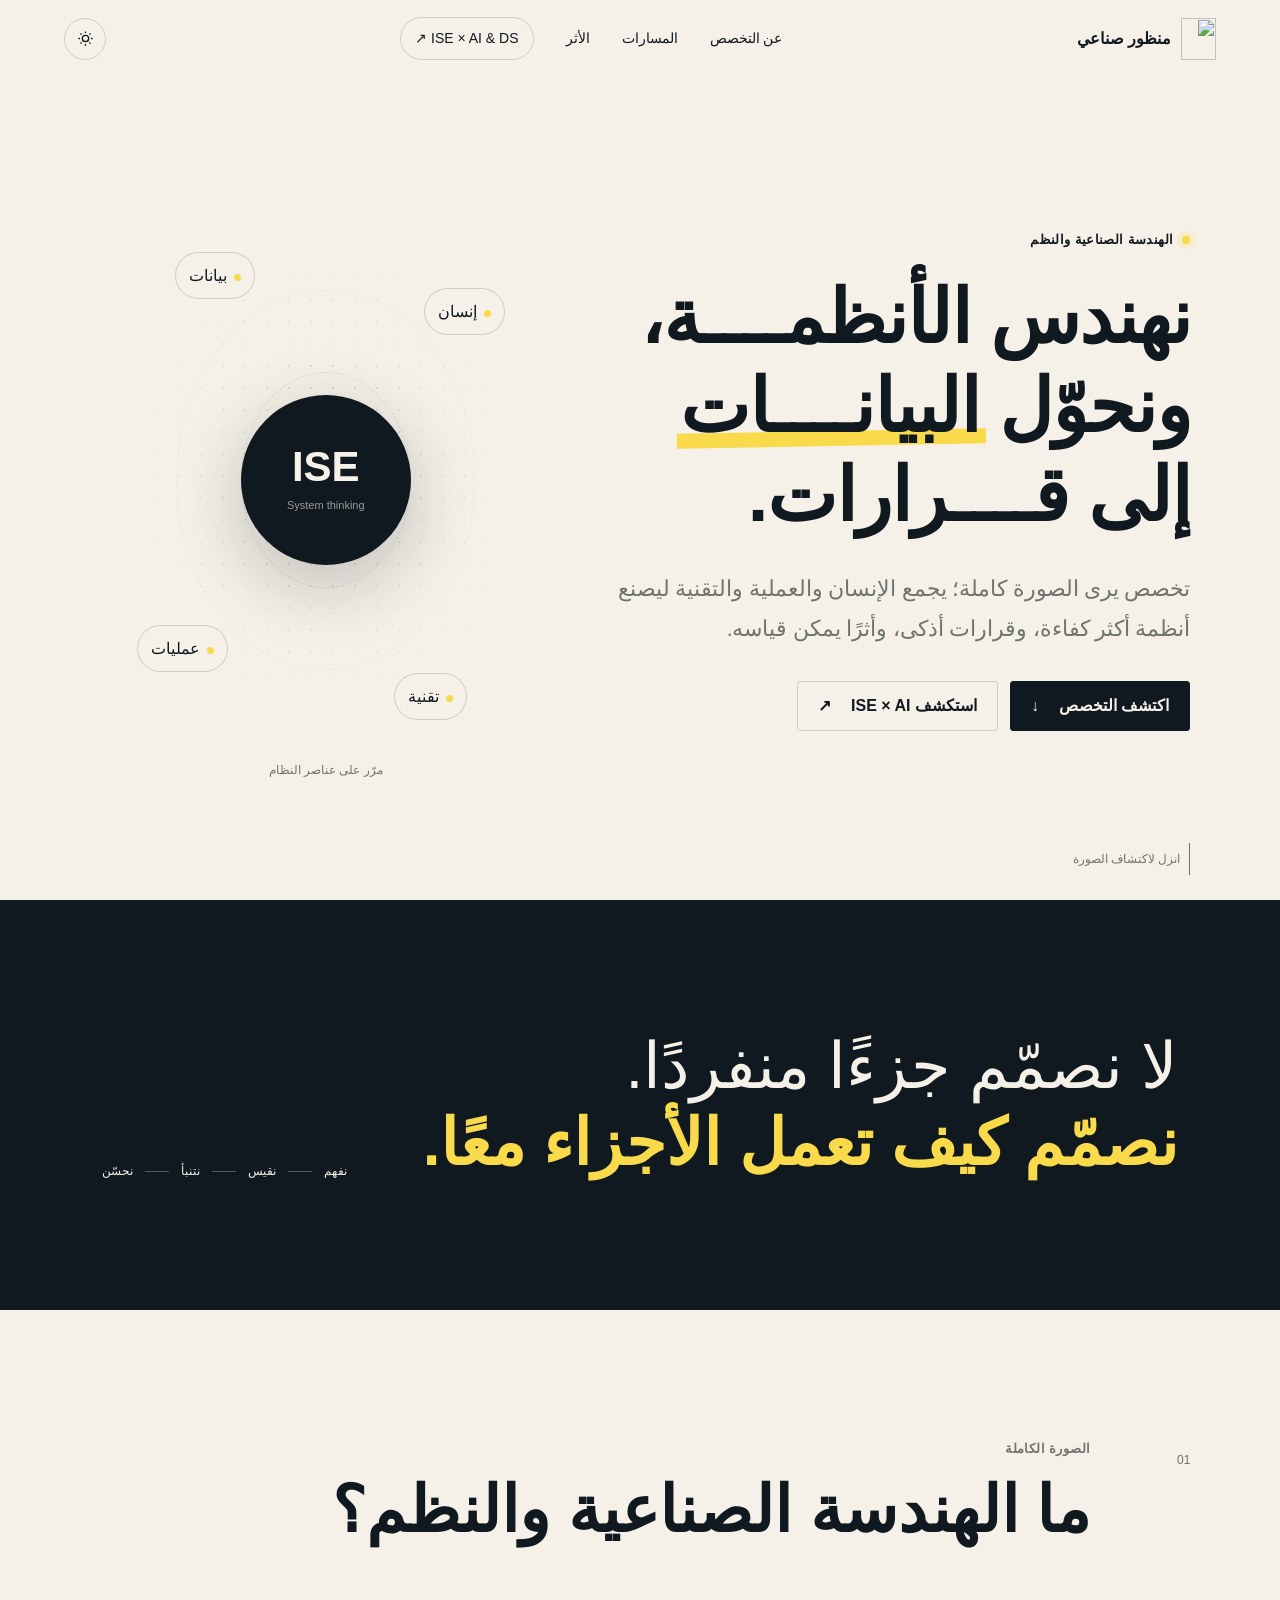
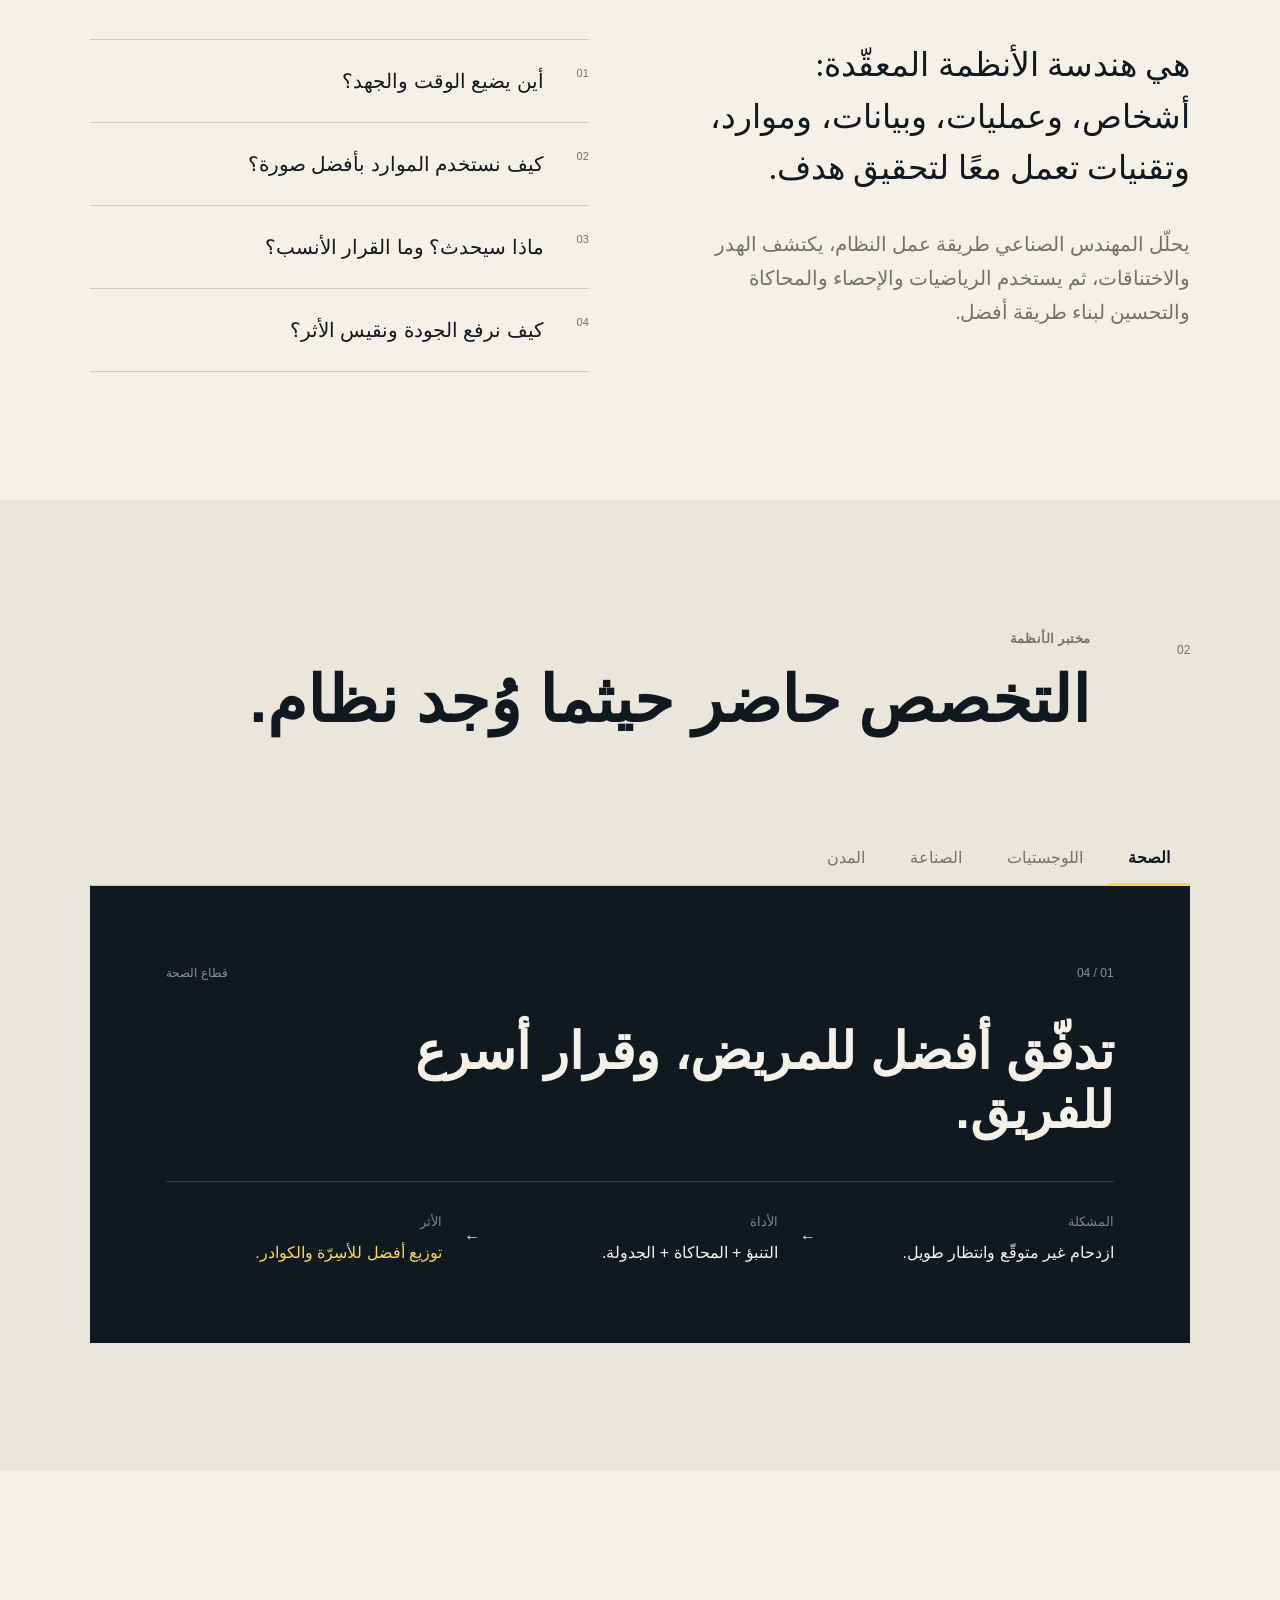
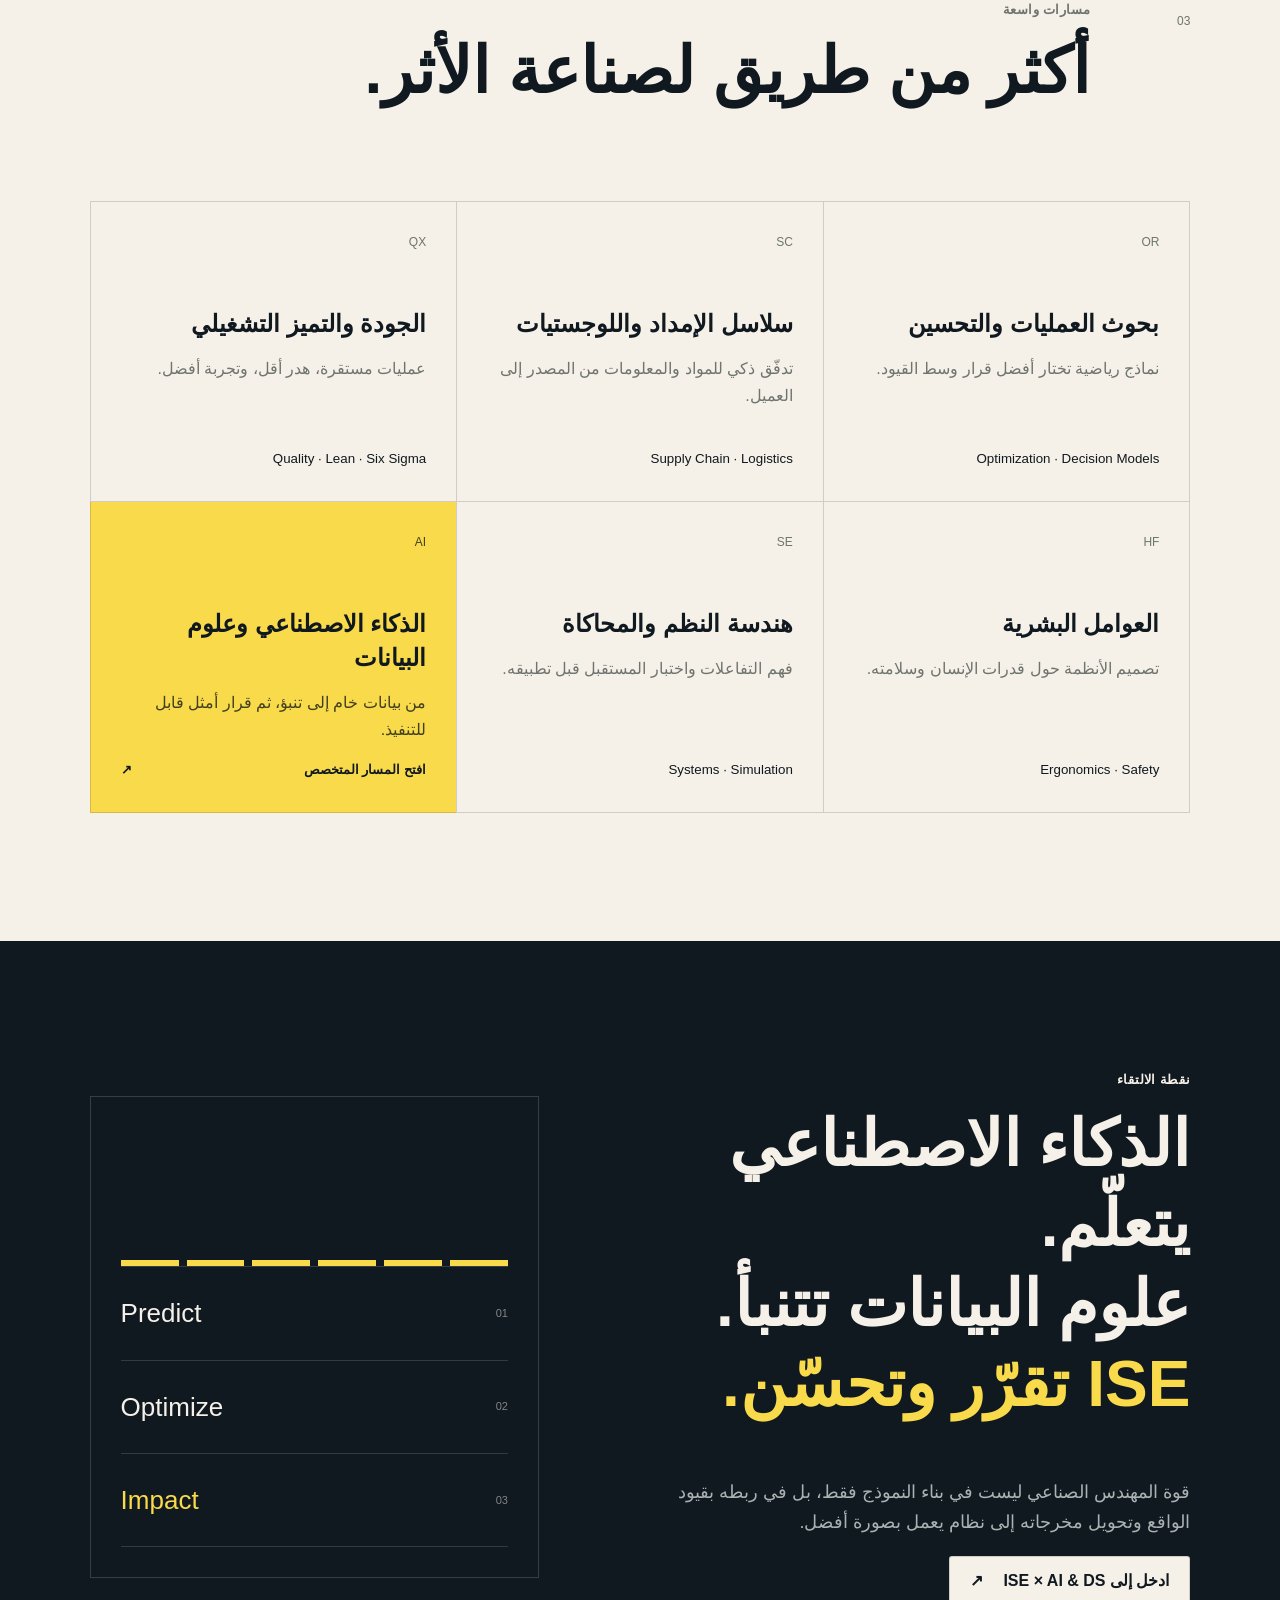
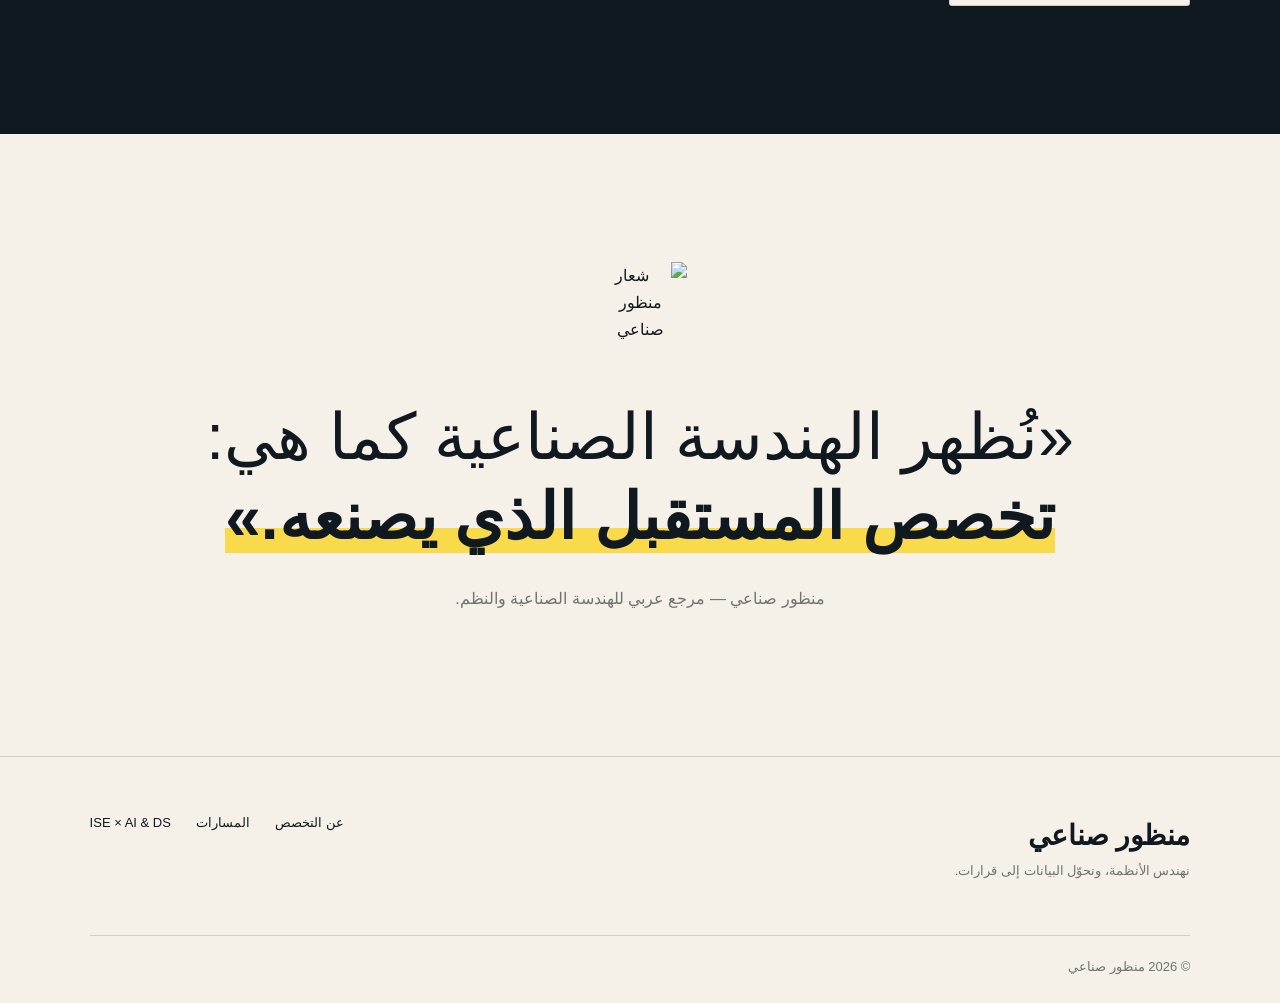
==== commit 14bf8f78: "Add files via upload Fix Thmanyah typography and logo" ====
--- a/index.html
+++ b/index.html
@@ -6,7 +6,7 @@
   <meta name="description" content="منظور صناعي — مرجع عربي حديث للهندسة الصناعية والنظم وتقاطعها مع الذكاء الاصطناعي وعلوم البيانات.">
   <meta name="theme-color" content="#101820">
   <title>منظور صناعي | نهندس الأنظمة ونحوّل البيانات إلى قرارات</title>
-  <link rel="icon" href="assets/manthoor-logo.svg" type="image/svg+xml">
+  <link rel="icon" href="assets/manthoor-logo.png" type="image/png">
   <link rel="stylesheet" href="styles.css">
 </head>
 <body data-page="home">
@@ -15,7 +15,7 @@
 
   <header class="site-header" data-header>
     <a class="brand" href="index.html" aria-label="منظور صناعي — الصفحة الرئيسية">
-      <img src="assets/manthoor-logo.svg" alt="" width="40" height="46">
+      <img src="assets/manthoor-logo.png" alt="" width="40" height="46">
       <span>منظور صناعي</span>
     </a>
     <nav class="desktop-nav" aria-label="التنقل الرئيسي">
@@ -144,7 +144,7 @@
     </section>
 
     <section class="closing-quote content-section reveal">
-      <img src="assets/manthoor-logo.svg" alt="شعار منظور صناعي" width="88" height="98">
+      <img src="assets/manthoor-logo.png" alt="شعار منظور صناعي" width="88" height="98">
       <blockquote>«نُظهر الهندسة الصناعية كما هي:<br><strong>تخصص المستقبل الذي يصنعه.»</strong></blockquote>
       <p>منظور صناعي — مرجع عربي للهندسة الصناعية والنظم.</p>
     </section>
--- a/styles.css
+++ b/styles.css
@@ -35,3 +35,8 @@
 .ai-hero-copy>p{font:400 22px/1.8 var(--text)}
 .closing-quote blockquote,.final-cta h2{font-feature-settings:"salt" 1,"swsh" 1}
 @media(max-width:620px){.hero-lead{font-size:18px}.ai-hero-copy>p{font-size:19px}.about-intro p:not(.large-copy){font-size:18px}}
+
+/* Display metrics tuned against the real Thmanyah files. */
+.hero h1{font-size:clamp(50px,5.8vw,88px);line-height:1.2;letter-spacing:-.015em}
+.section-heading h2,.bridge-copy h2,.ai-thesis h2,.cycle-panel h3,.stack-intro h2{line-height:1.25;letter-spacing:0}
+@media(max-width:620px){.hero h1{font-size:clamp(44px,13vw,58px);line-height:1.24}.marker:after{height:12%}}
